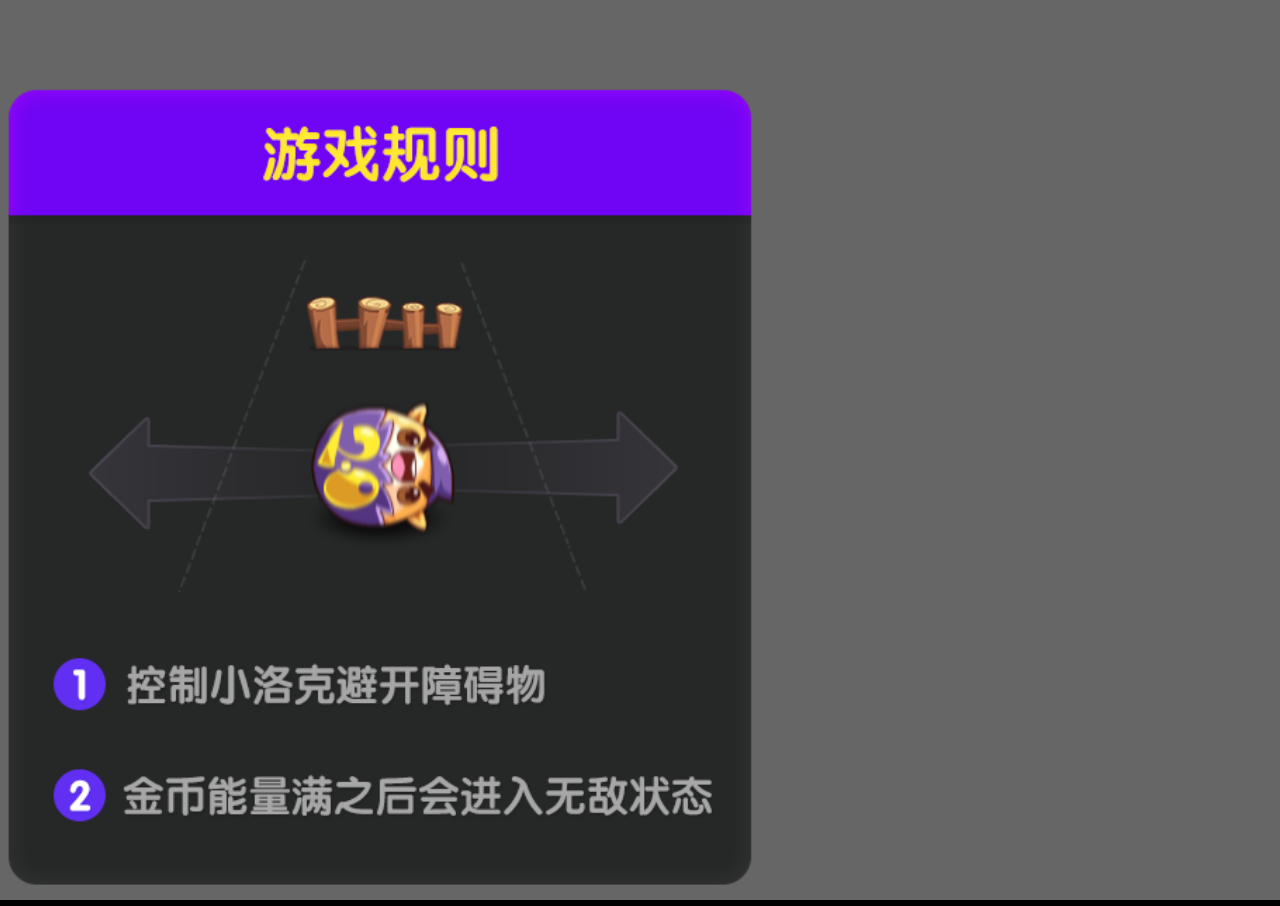
==== index.html @ 72af590e "酷跑game" ====
﻿<!DOCTYPE html>
<html>
<head lang="en">
    <meta charset="utf-8"><meta charset="utf-8">
    <meta name="viewport" content="width=device-width,maximum-scale=1.0,user-scalable=no"/>
    <title>洛克王国-滚蛋小游戏</title>
    <style>
        body,div,dl,dt,dd,ul,ol,li,h1,h2,h3,h4,h5,h6,th,td,p,pre,form,input,textarea{padding: 0;margin: 0;}
        table{border-collapse: collapse;border-spacing: 0;}
        ol,ul{list-style:none;}
        img{border:0 none;display:block;}
        a{outline: none;outline:none;text-decoration: none;}
        a:focus{outline:none;-moz-outline:none;}
        em,strong{font-weight: normal;font-style: normal;}
        html,body{font: 14px/20px "5B8B4F53";height: 100%;overflow:hidden;background:#000;}
        .wrap{background: url(images/inputTxt.png) repeat;background-size:cover;width: 266px;height:307px;position: absolute;left: 50%;top: 50%;margin: -153px 0 0 -128px;}
        .w_txt,.w_btn{border: 0 none;background:0 none;width: 230px;height: 40px;position: absolute;top: 168px;left: 50%;margin-left: -115px;text-indent: 8px;}
        .w_btn{display: block;top: 225px;height: 60px;}
    </style>
    
    <script src="lib/easeljs-0.7.1.min.js"></script>
    <script src="lib/tweenjs-0.5.1.min.js"></script>
    <script src="lib/preloadjs-0.4.1.min.js"></script>
    <script src="lib/movieclip-0.7.1.min.js"></script>
    <script src="lib/soundjs-0.5.2.min.js"></script>

    <script src="common/common.js"></script>
    <script src="src/app.js"></script>
    <script src="src/loadingContent.js"></script>
    <script src="src/screenContent.js"></script>
    <script src="src/parameters.js"></script>
    <script src="loading.js"></script>
    <script src="main.js"></script>

    <body id="bodyMain" onload="initLoading();" style="background-color: #666666">

    <div id="inputNamePanel" class="wrap">
        <input class="w_txt" id="usernameInput" type="text" maxlength="8" value="请输入！如：坏运气" onfocus="javascript:inputFocus();">
        <a class="w_btn" id="wBtn" href="javascript:inputNamePanelStartGame();"></a>
    </div>

    <div id="loading" class="div-loading">
        <canvas id="canvasLoading" width="640" height="1008">
            sorry,your browser dosen't support html5
        </canvas>
        <style>
            *{
                margin: 0;
                padding: 0;
            }
            #a{
                display: block;
                background-color: gray;
            }
        </style>
    </div>
    <div id="main" class="div-main">
        <canvas id="canvas" width="640" height="1008">
            sorry,your browser dosen't support html5
        </canvas>
        <style>
            *{
                margin: 0;
                padding: 0;
            }
            #a{
                display: block;
                background-color: gray;
            }
        </style>
    </div>
    </body>

    <script language="JavaScript" type="text/javascript">

        var picArr=[];//记录大图小图的数组;
        var canvasLoading,canvas,stage,loadingStage,exportRoot;
        var queue;
        var scale=1;
        var picNum=0;//主文件已加载图片数量;
        var picTotal=0;//主文件图片数量总和;
        var loadingProgress=0;//loading百分比;

        var loadingPanel;//loading对象;
        var appPanel;//app主体对象;
        var screenPanel;//其他场景对象;
        var model=new createjs.MovieClip();//用于发送事件;

        var _fps,$time,$count = 0;

        init();

        function init()
        {
            inputNamePanelDisplay(false);//隐藏输入名称面板;
            // onBridgeInit();//朋友圈;
            tcssComplete();//监测代码;
            queue=new createjs.LoadQueue(true);

            var tmpStr=3;//getQueryString('heartNum');
            console.log('heartNum:',tmpStr);
            HEARTNUM=Number(tmpStr);



            SHARE_URL='http://roco.qq.com/act/a20141208game/index.html?heartNum='+HEARTNUM.toString();//分享地址;
        }

        //loading canvas加载完成的时候会调用该函数;
        function initLoading()
        {
            canvasLoading=document.getElementById('canvasLoading');

            loadingImages = loadingImages||{};

            var loader = new createjs.LoadQueue(false);
            loader.addEventListener("fileload", loadingHandleFileLoad);
            loader.addEventListener("complete", loadingHandleComplete);
            loader.loadManifest(loadingLib.properties.manifest);

            //initMain();


        }



        //loading过程中加载图片素材;
        function loadingHandleFileLoad(evt) {
            if (evt.item.type == "image") { loadingImages[evt.item.id] = evt.result; }
        }
        //loading素材加载完成;
        function loadingHandleComplete() {
            exportRoot = new loadingLib.loading();

            stage = new createjs.Stage(canvasLoading);
            stage.addChild(exportRoot);
            stage.update();

            createjs.Ticker.setFPS(loadingLib.properties.fps);
            createjs.Ticker.addEventListener("tick", stage);

            //初始化loading内容;
            loadingPanel=new loadingObj();

            //return;

            if(isLoadBigPic)
            {
                //加载大图;
                queue.setMaxConnections(5);
                queue.on('complete',imagesLoadComplete,this);
                queue.on('progress',imagesLoadProgress);

                var manifestLength=lib.properties.manifest.length;
                picArr=[].concat(lib.properties.manifest);
                for(var i=0;i<gamedataArr.length;i++)
                {
                    for (prop in gamedataArr[i].animations)
                    {
                        //console.log(prop,arr[i].animations[prop]);
                        for(var j=0;j<manifestLength;j++)
                        {
                            if(picArr[j])
                            {
                                if(prop==picArr[j].id)
                                {
                                    picArr.splice(j,1);
                                    j-=1;
                                }
                            }
                        }
                    }
                    picArr.push({id:'test'+ i.toString(),src:gamedataArr[i].images[0]});
                }
                console.log(picArr);
                queue.loadManifest(picArr);
            }
            else
            {
                //加载小图;
                initMain();
            }
        }

        function imagesLoadProgress(e)
        {
            loadingProgress= e.progress;
        }

        function imagesLoadComplete(e)
        {
            initMain();
        }

        //
        function initMain()
        {
            canvas = document.getElementById('canvas');
            images = images||{};

            picTotal=lib.properties.manifest.length;

            if(isLoadBigPic)
            {
                //加载大图 解析大图;
                for(var i=0;i<gamedataArr.length;i++)
                {
                    setImgItem(gamedataArr[i],lib,images);
                }

                for(var j=0;j<picArr.length;j++)
                {
                    //console.log(picArr[j]);
                    for(var k=0;k<picTotal;k++)
                    {
                        if(lib.properties.manifest[k].id==picArr[j].id)
                        {
                            images[picArr[j].id]=queue.getResult(picArr[j].id);
                        }
                    }
                }
                console.log('pic num:',picArr.length);
                initHandleComplete();
            }
            else
            {
                //加载小图;
                var loader = new createjs.LoadQueue(false);
                loader.addEventListener("fileload", initHandleFileLoad);
                loader.addEventListener("complete", initHandleComplete);
                loader.loadManifest(lib.properties.manifest);
            }
        }

        function initHandleFileLoad(evt) {
            picNum+=1;
            loadingProgress=picNum/picTotal;
            //console.log(loadingProgress);
            if (evt.item.type == "image") { images[evt.item.id] = evt.result; }
        }

        function initHandleComplete() {
            console.log('handleCompleteInit');

            exportRoot = new lib.main();

            stage = new createjs.Stage(canvas);
            stage.addChild(exportRoot);
            stage.update();

            if(isNeedFps)
            {
                _fps = new createjs.Text("0","900 36px Arial", "#000000");
                stage.addChild(_fps);
                $time = new Date().getTime();
            }


            createjs.Ticker.setFPS(lib.properties.fps);
            createjs.Ticker.addEventListener("tick", stageFun);

            createjs.EventDispatcher.initialize(model);

            //new app.init();
            screenPanel=new screenObj();
            screenPanel.init();

            appPanel=new appObj();
            appPanel.init();

            //test;
            //loadingNone();
            //gameStart();
        }

        //由于大图解析成小图需要一个过度时间3-4s,所以需要先用loading遮挡;
        function loadingNone()
        {
            stage.removeChild(loading);
            document.getElementById('loading').style.display="none";
        }

        //帧频显示;
        function stageFun()
        {
            if(isNeedFps)
            {
                $count++;
                var now = new Date().getTime();
                if( now-$time>1000 ){
                    _fps.text = "fps:"+ Math.round( $count*10000 / (now-$time))/10+'/'+lib.properties.fps;
                    $time = now;
                    $count = 0;
                }
            }
            stage.update();
        }

        function gameStart()
        {

        }

        function gameOver()
        {

        }

        function inputNamePanelStartGame()
        {
            //alert('inputNamePanelStartGame');
            username=document.getElementById('usernameInput').value;
            if(username=='请输入！如：坏运气'||username=='')
            {
                username='洛克小蛋蛋';
            }
            //alert(username);
            inputNamePanelDisplay(false);
            appPanel.startGame();
        }

        function inputNamePanelDisplay(arg)
        {
            if(arg==true)
            {
                document.getElementById('inputNamePanel').style.display='block';
            }
            else
            {
                document.getElementById('inputNamePanel').style.display='none';
            }
        }

        function inputFocus()
        {
            username=document.getElementById('usernameInput').value;
            if(username=='请输入！如：坏运气')
            {
                //username='默认名称';
                document.getElementById('usernameInput').value='';
            }
        }

        var sw=window.screen.width*0.9,sh=(sw*296)/256;
        function g(id){return document.getElementById(id);}
        if(window.screen.width<=640){
            g("inputNamePanel").style.width=sw+"px";
            g("inputNamePanel").style.height=sh+"px";
            g("inputNamePanel").style.marginLeft=-(sw/2)+"px";
            g("inputNamePanel").style.marginTop=-(sh/2)+"px";
            g("usernameInput").style.width=sw*0.9+"px";
            g("usernameInput").style.marginLeft=-(sw*0.9/2)+"px";
            g("usernameInput").style.top=sh*0.555+"px";
            g("wBtn").style.top=sh*0.735+"px";
            g("wBtn").style.width=sw*0.9+"px";
            g("wBtn").style.marginLeft=-(sw*0.9/2)+"px";
            g("wBtn").style.height=sh*0.2+"px";
        }

    </script>
</head>

</html><!--[if !IE]>|xGv00|a221b93aaaa31cf3dcd8f6ed331efa79<![endif]-->
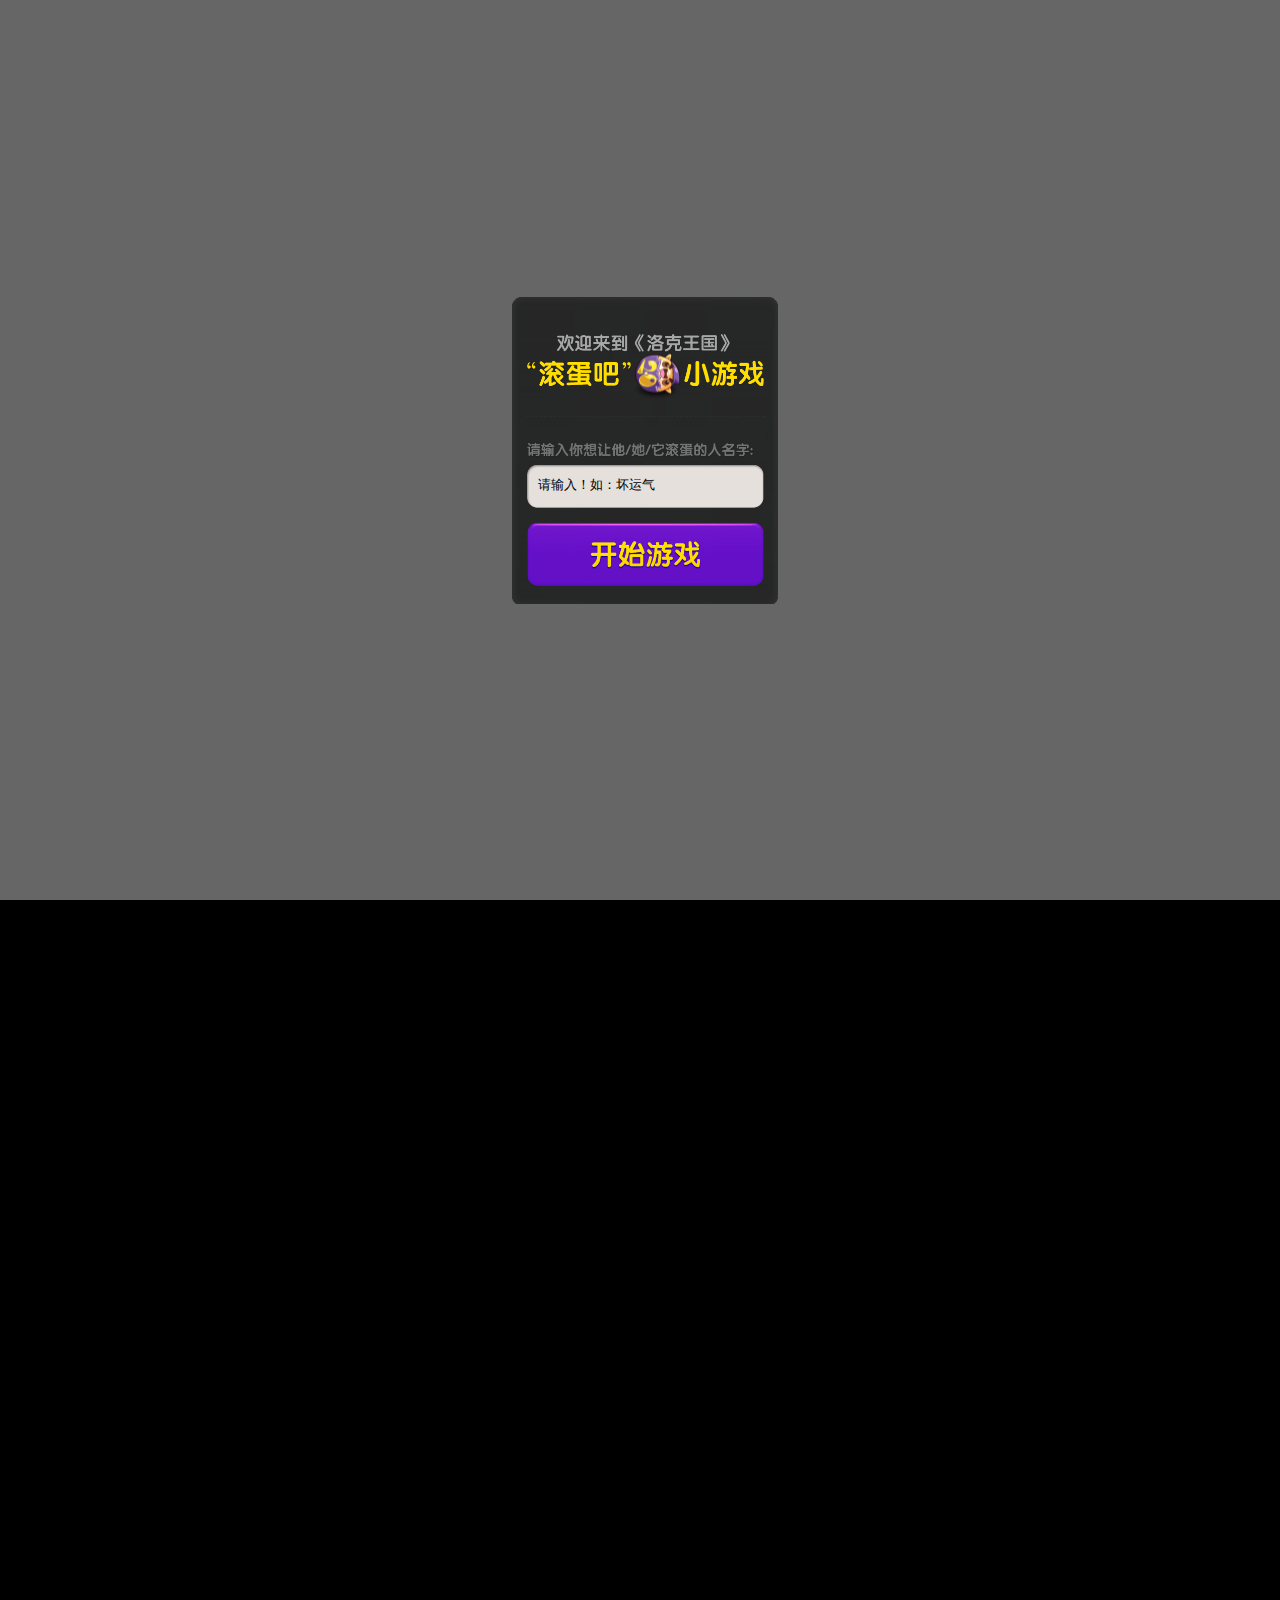
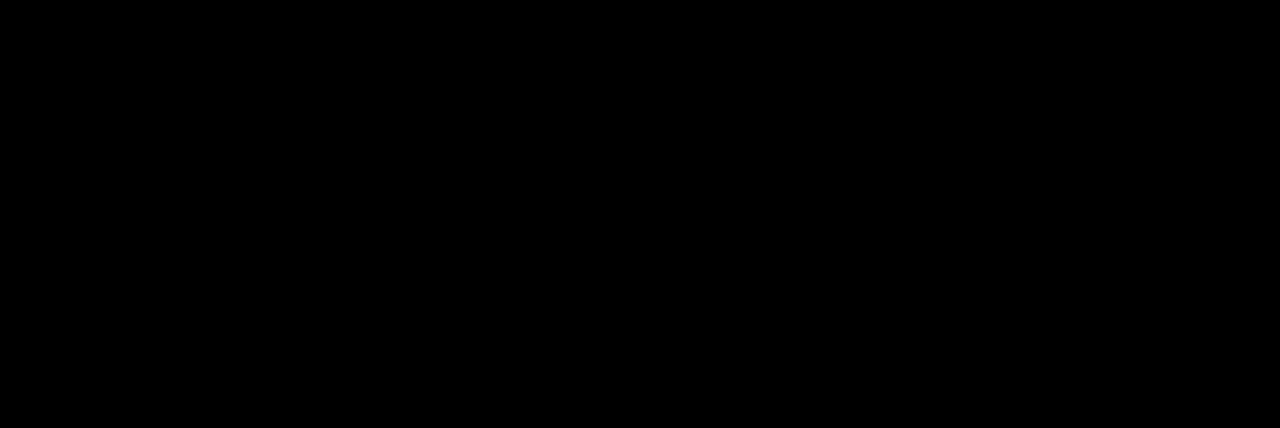
==== commit 29cf0adc: "资源文件路径" ====
--- a/index.html
+++ b/index.html
@@ -18,19 +18,19 @@
         .w_btn{display: block;top: 225px;height: 60px;}
     </style>
     
-    <script src="lib/easeljs-0.7.1.min.js"></script>
-    <script src="lib/tweenjs-0.5.1.min.js"></script>
-    <script src="lib/preloadjs-0.4.1.min.js"></script>
-    <script src="lib/movieclip-0.7.1.min.js"></script>
-    <script src="lib/soundjs-0.5.2.min.js"></script>
-
-    <script src="common/common.js"></script>
-    <script src="src/app.js"></script>
-    <script src="src/loadingContent.js"></script>
-    <script src="src/screenContent.js"></script>
-    <script src="src/parameters.js"></script>
-    <script src="loading.js"></script>
-    <script src="main.js"></script>
+    <script src="/static/lib/easeljs-0.7.1.min.js"></script>
+    <script src="/static/lib/tweenjs-0.5.1.min.js"></script>
+    <script src="/static/lib/preloadjs-0.4.1.min.js"></script>
+    <script src="/static/lib/movieclip-0.7.1.min.js"></script>
+    <script src="/static/lib/soundjs-0.5.2.min.js"></script>
+
+    <script src="/static/common/common.js"></script>
+    <script src="/static/src/app.js"></script>
+    <script src="/static/src/loadingContent.js"></script>
+    <script src="/static/src/screenContent.js"></script>
+    <script src="/static/src/parameters.js"></script>
+    <script src="/static/loading.js"></script>
+    <script src="/static/main.js"></script>
 
     <body id="bodyMain" onload="initLoading();" style="background-color: #666666">
 
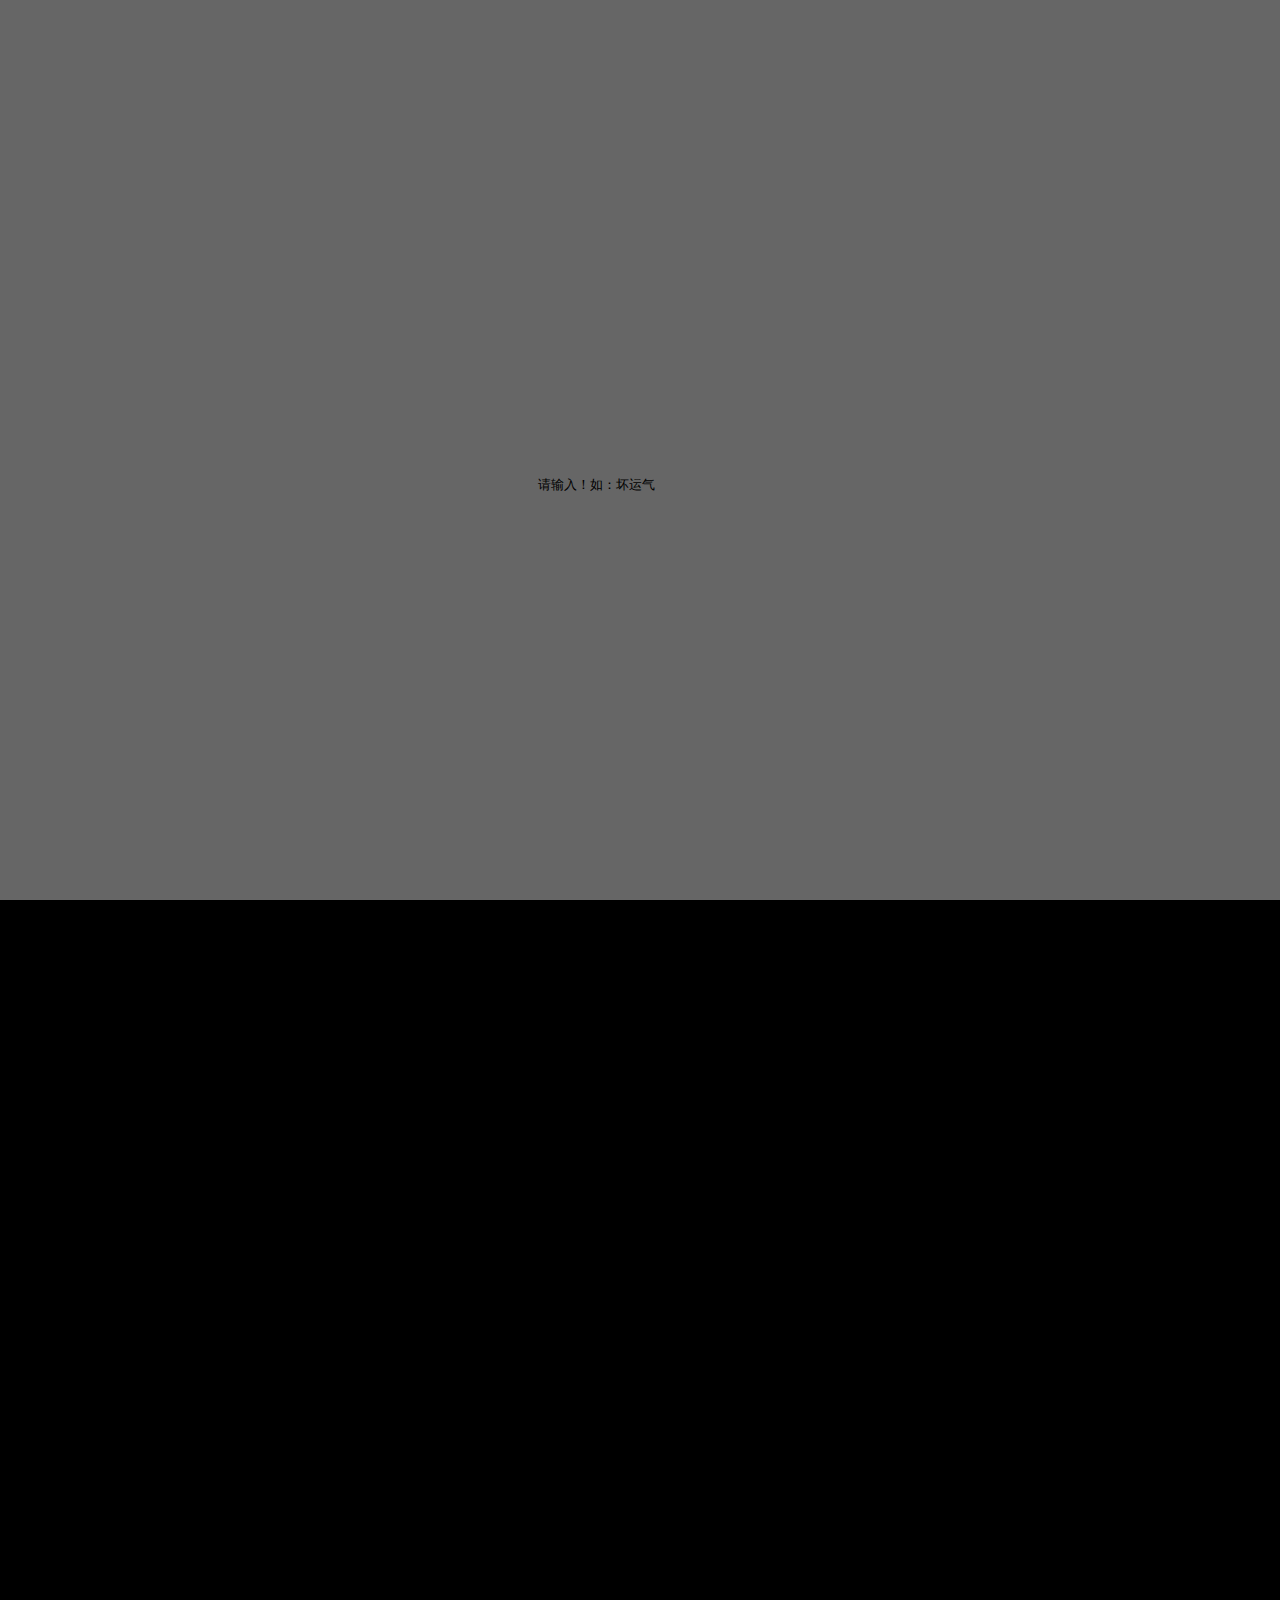
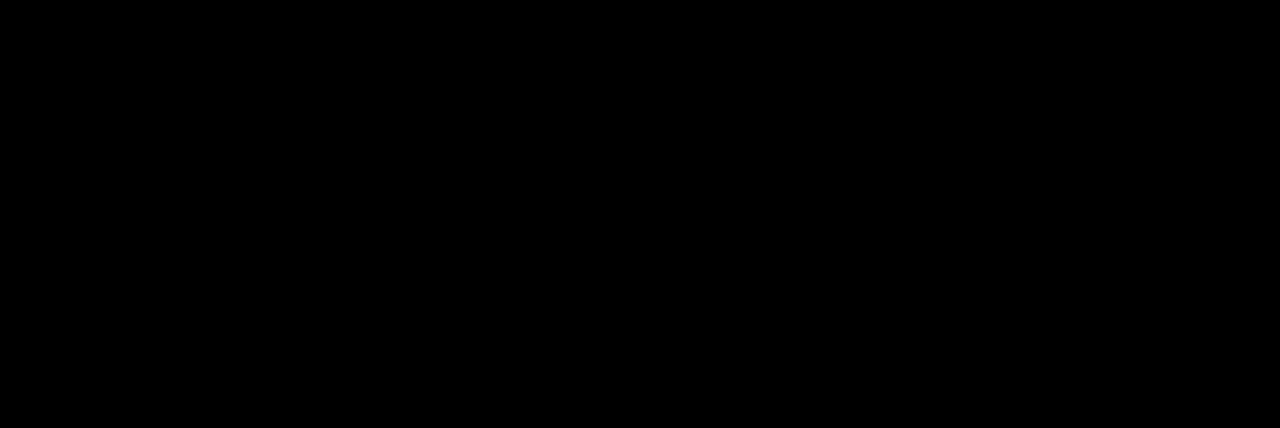
==== commit 956db9c6: "资源文件" ====
--- a/index.html
+++ b/index.html
@@ -13,7 +13,7 @@
         a:focus{outline:none;-moz-outline:none;}
         em,strong{font-weight: normal;font-style: normal;}
         html,body{font: 14px/20px "5B8B4F53";height: 100%;overflow:hidden;background:#000;}
-        .wrap{background: url(images/inputTxt.png) repeat;background-size:cover;width: 266px;height:307px;position: absolute;left: 50%;top: 50%;margin: -153px 0 0 -128px;}
+        .wrap{background: url(/static/images/inputTxt.png) repeat;background-size:cover;width: 266px;height:307px;position: absolute;left: 50%;top: 50%;margin: -153px 0 0 -128px;}
         .w_txt,.w_btn{border: 0 none;background:0 none;width: 230px;height: 40px;position: absolute;top: 168px;left: 50%;margin-left: -115px;text-indent: 8px;}
         .w_btn{display: block;top: 225px;height: 60px;}
     </style>
